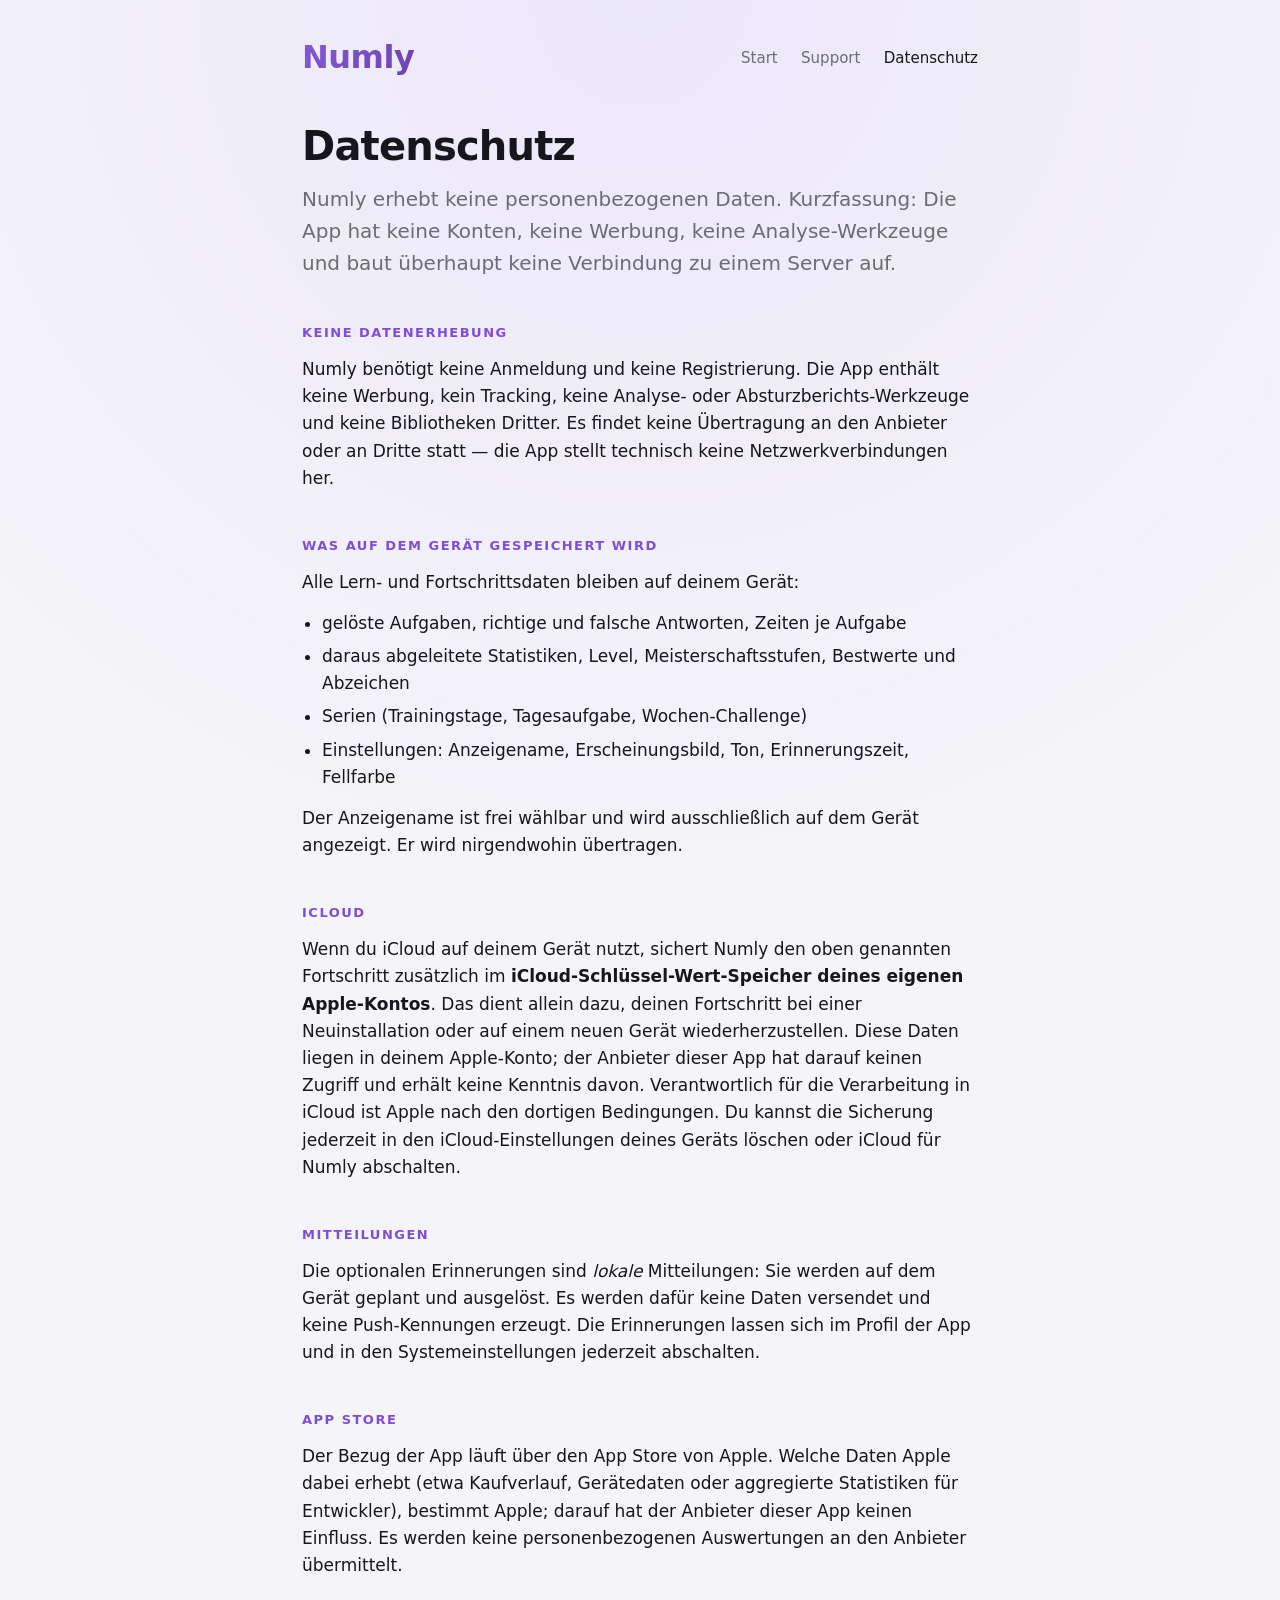
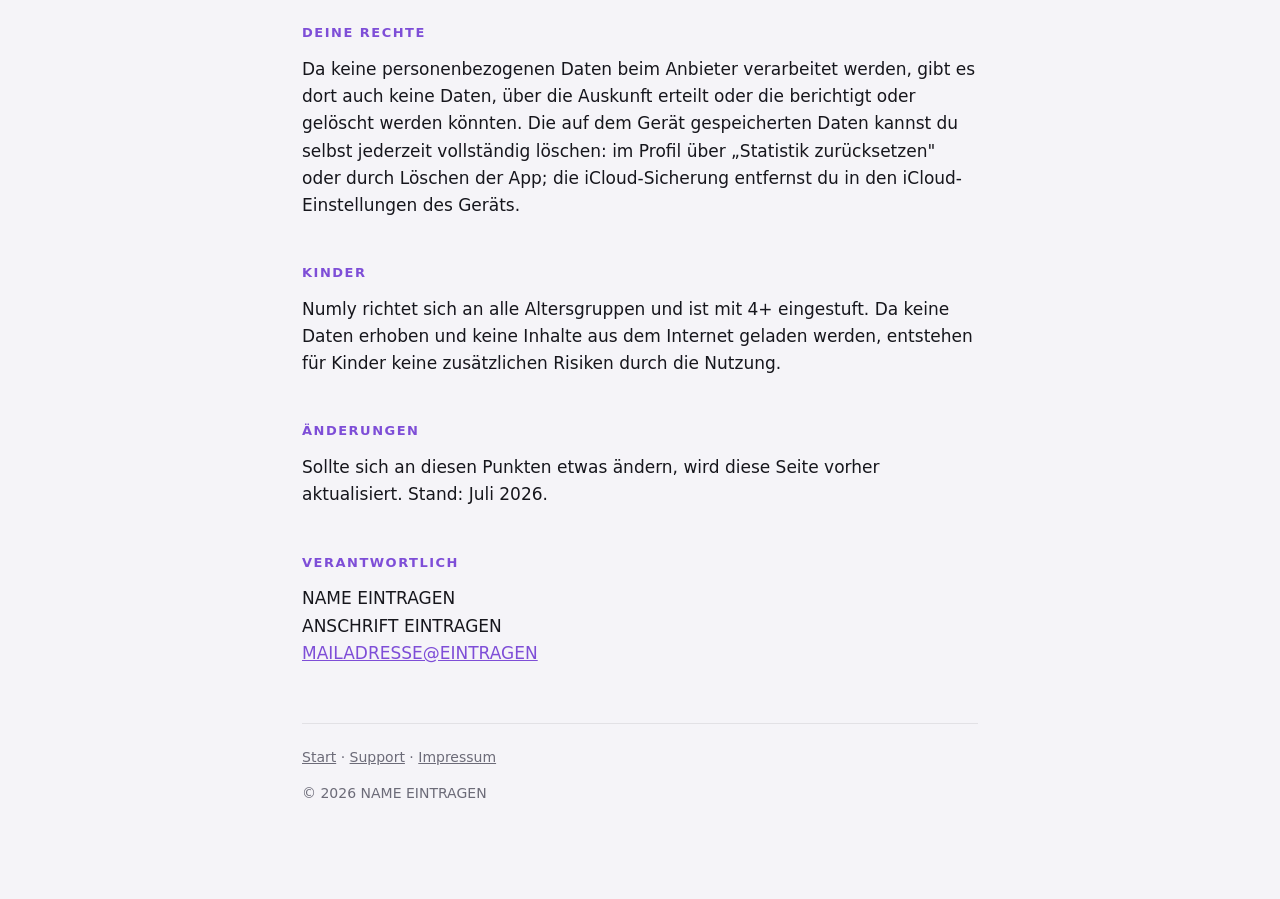
==== datenschutz.html @ ef4a3857 "Website: die zwei Pflicht-URLs für den App-Store-Eintrag App Store Connect nimmt die Version ohne Su" ====
<!doctype html>
<html lang="de">
<head>
<meta charset="utf-8">
<meta name="viewport" content="width=device-width, initial-scale=1">
<title>Datenschutz — Numly</title>
<meta name="description" content="Datenschutzerklärung für Numly. Die App erhebt keine personenbezogenen Daten.">
<link rel="stylesheet" href="style.css">
</head>
<body>
<div class="wrap">

<header>
  <a class="wordmark" href="index.html">Numly</a>
  <nav>
    <a href="index.html">Start</a>
    <a href="support.html">Support</a>
    <a href="datenschutz.html" aria-current="page">Datenschutz</a>
  </nav>
</header>

<main>
  <h1>Datenschutz</h1>
  <p class="lead">
    Numly erhebt keine personenbezogenen Daten. Kurzfassung: Die App hat keine Konten,
    keine Werbung, keine Analyse-Werkzeuge und baut überhaupt keine Verbindung zu einem
    Server auf.
  </p>

  <h2>Keine Datenerhebung</h2>
  <p>
    Numly benötigt keine Anmeldung und keine Registrierung. Die App enthält keine Werbung,
    kein Tracking, keine Analyse- oder Absturzberichts-Werkzeuge und keine Bibliotheken
    Dritter. Es findet keine Übertragung an den Anbieter oder an Dritte statt — die App
    stellt technisch keine Netzwerkverbindungen her.
  </p>

  <h2>Was auf dem Gerät gespeichert wird</h2>
  <p>
    Alle Lern- und Fortschrittsdaten bleiben auf deinem Gerät:
  </p>
  <ul>
    <li>gelöste Aufgaben, richtige und falsche Antworten, Zeiten je Aufgabe</li>
    <li>daraus abgeleitete Statistiken, Level, Meisterschaftsstufen, Bestwerte und Abzeichen</li>
    <li>Serien (Trainingstage, Tagesaufgabe, Wochen-Challenge)</li>
    <li>Einstellungen: Anzeigename, Erscheinungsbild, Ton, Erinnerungszeit, Fellfarbe</li>
  </ul>
  <p>
    Der Anzeigename ist frei wählbar und wird ausschließlich auf dem Gerät angezeigt. Er
    wird nirgendwohin übertragen.
  </p>

  <h2>iCloud</h2>
  <p>
    Wenn du iCloud auf deinem Gerät nutzt, sichert Numly den oben genannten Fortschritt
    zusätzlich im <strong>iCloud-Schlüssel-Wert-Speicher deines eigenen Apple-Kontos</strong>.
    Das dient allein dazu, deinen Fortschritt bei einer Neuinstallation oder auf einem
    neuen Gerät wiederherzustellen. Diese Daten liegen in deinem Apple-Konto; der Anbieter
    dieser App hat darauf keinen Zugriff und erhält keine Kenntnis davon. Verantwortlich
    für die Verarbeitung in iCloud ist Apple nach den dortigen Bedingungen. Du kannst die
    Sicherung jederzeit in den iCloud-Einstellungen deines Geräts löschen oder iCloud für
    Numly abschalten.
  </p>

  <h2>Mitteilungen</h2>
  <p>
    Die optionalen Erinnerungen sind <em>lokale</em> Mitteilungen: Sie werden auf dem Gerät
    geplant und ausgelöst. Es werden dafür keine Daten versendet und keine Push-Kennungen
    erzeugt. Die Erinnerungen lassen sich im Profil der App und in den Systemeinstellungen
    jederzeit abschalten.
  </p>

  <h2>App Store</h2>
  <p>
    Der Bezug der App läuft über den App Store von Apple. Welche Daten Apple dabei erhebt
    (etwa Kaufverlauf, Gerätedaten oder aggregierte Statistiken für Entwickler), bestimmt
    Apple; darauf hat der Anbieter dieser App keinen Einfluss. Es werden keine
    personenbezogenen Auswertungen an den Anbieter übermittelt.
  </p>

  <h2>Deine Rechte</h2>
  <p>
    Da keine personenbezogenen Daten beim Anbieter verarbeitet werden, gibt es dort auch
    keine Daten, über die Auskunft erteilt oder die berichtigt oder gelöscht werden könnten.
    Die auf dem Gerät gespeicherten Daten kannst du selbst jederzeit vollständig löschen:
    im Profil über „Statistik zurücksetzen" oder durch Löschen der App; die iCloud-Sicherung
    entfernst du in den iCloud-Einstellungen des Geräts.
  </p>

  <h2>Kinder</h2>
  <p>
    Numly richtet sich an alle Altersgruppen und ist mit 4+ eingestuft. Da keine Daten
    erhoben und keine Inhalte aus dem Internet geladen werden, entstehen für Kinder keine
    zusätzlichen Risiken durch die Nutzung.
  </p>

  <h2>Änderungen</h2>
  <p>
    Sollte sich an diesen Punkten etwas ändern, wird diese Seite vorher aktualisiert.
    <!-- TODO: Datum aktualisieren, wenn der Text geändert wird. -->
    Stand: Juli 2026.
  </p>

  <h2>Verantwortlich</h2>
  <!-- TODO: Name, Anschrift und Mailadresse eintragen — siehe auch impressum.html. -->
  <p>
    NAME EINTRAGEN<br>
    ANSCHRIFT EINTRAGEN<br>
    <a href="mailto:MAILADRESSE@EINTRAGEN">MAILADRESSE@EINTRAGEN</a>
  </p>
</main>

<footer>
  <p>
    <a href="index.html">Start</a> ·
    <a href="support.html">Support</a> ·
    <a href="impressum.html">Impressum</a>
  </p>
  <p>© 2026 NAME EINTRAGEN</p>
</footer>

</div>
</body>
</html>
---- style.css ----
/* Numly website — the app's own tokens (Theme.swift), nothing loaded from outside. */

:root {
  --bg: #0d0d11;
  --glow: #1a1430;
  --text: #f5f4f8;
  --muted: #8b8a97;
  --card: #15151b;
  --border: rgba(255, 255, 255, 0.07);
  --accent: #7e4ed7;
  --brand-a: #b197f2;
  --brand-b: #7e4ed7;
  --green: #98e767;
  --radius: 7px;
}

@media (prefers-color-scheme: light) {
  :root {
    --bg: #f5f4f8;
    --glow: #ece7fb;
    --text: #16161c;
    --muted: #6c6b78;
    --card: #ffffff;
    --border: rgba(0, 0, 0, 0.08);
    --brand-a: #855bdc;
    --brand-b: #6d41a9;
    --green: #449630;
  }
}

* { box-sizing: border-box; }

body {
  margin: 0;
  background:
    radial-gradient(120% 60% at 50% 0%, var(--glow) 0%, var(--bg) 60%),
    var(--bg);
  color: var(--text);
  font: 17px/1.6 -apple-system, BlinkMacSystemFont, "Segoe UI", system-ui, sans-serif;
  -webkit-font-smoothing: antialiased;
}

.wrap {
  max-width: 720px;
  margin: 0 auto;
  padding: 32px 22px 80px;
}

/* Header ------------------------------------------------------------------ */

header {
  display: flex;
  align-items: center;
  justify-content: space-between;
  gap: 16px;
  padding-bottom: 40px;
  flex-wrap: wrap;
}

.wordmark {
  font-size: 32px;
  font-weight: 700;
  letter-spacing: -0.5px;
  text-decoration: none;
  background: linear-gradient(135deg, var(--brand-a), var(--brand-b));
  -webkit-background-clip: text;
  background-clip: text;
  color: transparent;
}

nav a {
  color: var(--muted);
  text-decoration: none;
  font-size: 15px;
  margin-left: 18px;
}
nav a:hover { color: var(--text); }
nav a[aria-current="page"] { color: var(--text); }

/* Type -------------------------------------------------------------------- */

h1 {
  font-size: 40px;
  line-height: 1.15;
  letter-spacing: -0.8px;
  margin: 0 0 14px;
}

h2 {
  font-size: 13px;
  font-weight: 600;
  letter-spacing: 1.5px;
  text-transform: uppercase;
  color: var(--accent);
  margin: 44px 0 12px;
}

h3 { font-size: 19px; margin: 28px 0 8px; }

p { margin: 0 0 14px; }
.lead { font-size: 20px; color: var(--muted); margin-bottom: 28px; }
.muted { color: var(--muted); }
a { color: var(--accent); }

ul { margin: 0 0 14px; padding-left: 20px; }
li { margin-bottom: 6px; }

/* Blocks ------------------------------------------------------------------ */

.card {
  background: var(--card);
  border: 1px solid var(--border);
  border-radius: var(--radius);
  padding: 22px 24px;
  margin: 0 0 16px;
}

.badge {
  display: inline-block;
  border: 1px solid var(--green);
  color: var(--green);
  border-radius: 999px;
  padding: 5px 13px;
  font-size: 13px;
  font-weight: 600;
  letter-spacing: 0.4px;
  margin-bottom: 20px;
}

.shots {
  display: flex;
  gap: 14px;
  overflow-x: auto;
  padding: 6px 0 14px;
  margin: 0 0 8px;
}
.shots img {
  width: 210px;
  flex: 0 0 auto;
  border-radius: 14px;
  border: 1px solid var(--border);
}

.grid {
  display: grid;
  grid-template-columns: repeat(auto-fit, minmax(210px, 1fr));
  gap: 12px;
}

dl { margin: 0; }
dt { font-weight: 600; margin-top: 14px; }
dd { margin: 2px 0 0; color: var(--muted); }

footer {
  margin-top: 56px;
  padding-top: 22px;
  border-top: 1px solid var(--border);
  color: var(--muted);
  font-size: 14px;
}
footer a { color: var(--muted); }

@media (max-width: 520px) {
  h1 { font-size: 32px; }
  .lead { font-size: 18px; }
}
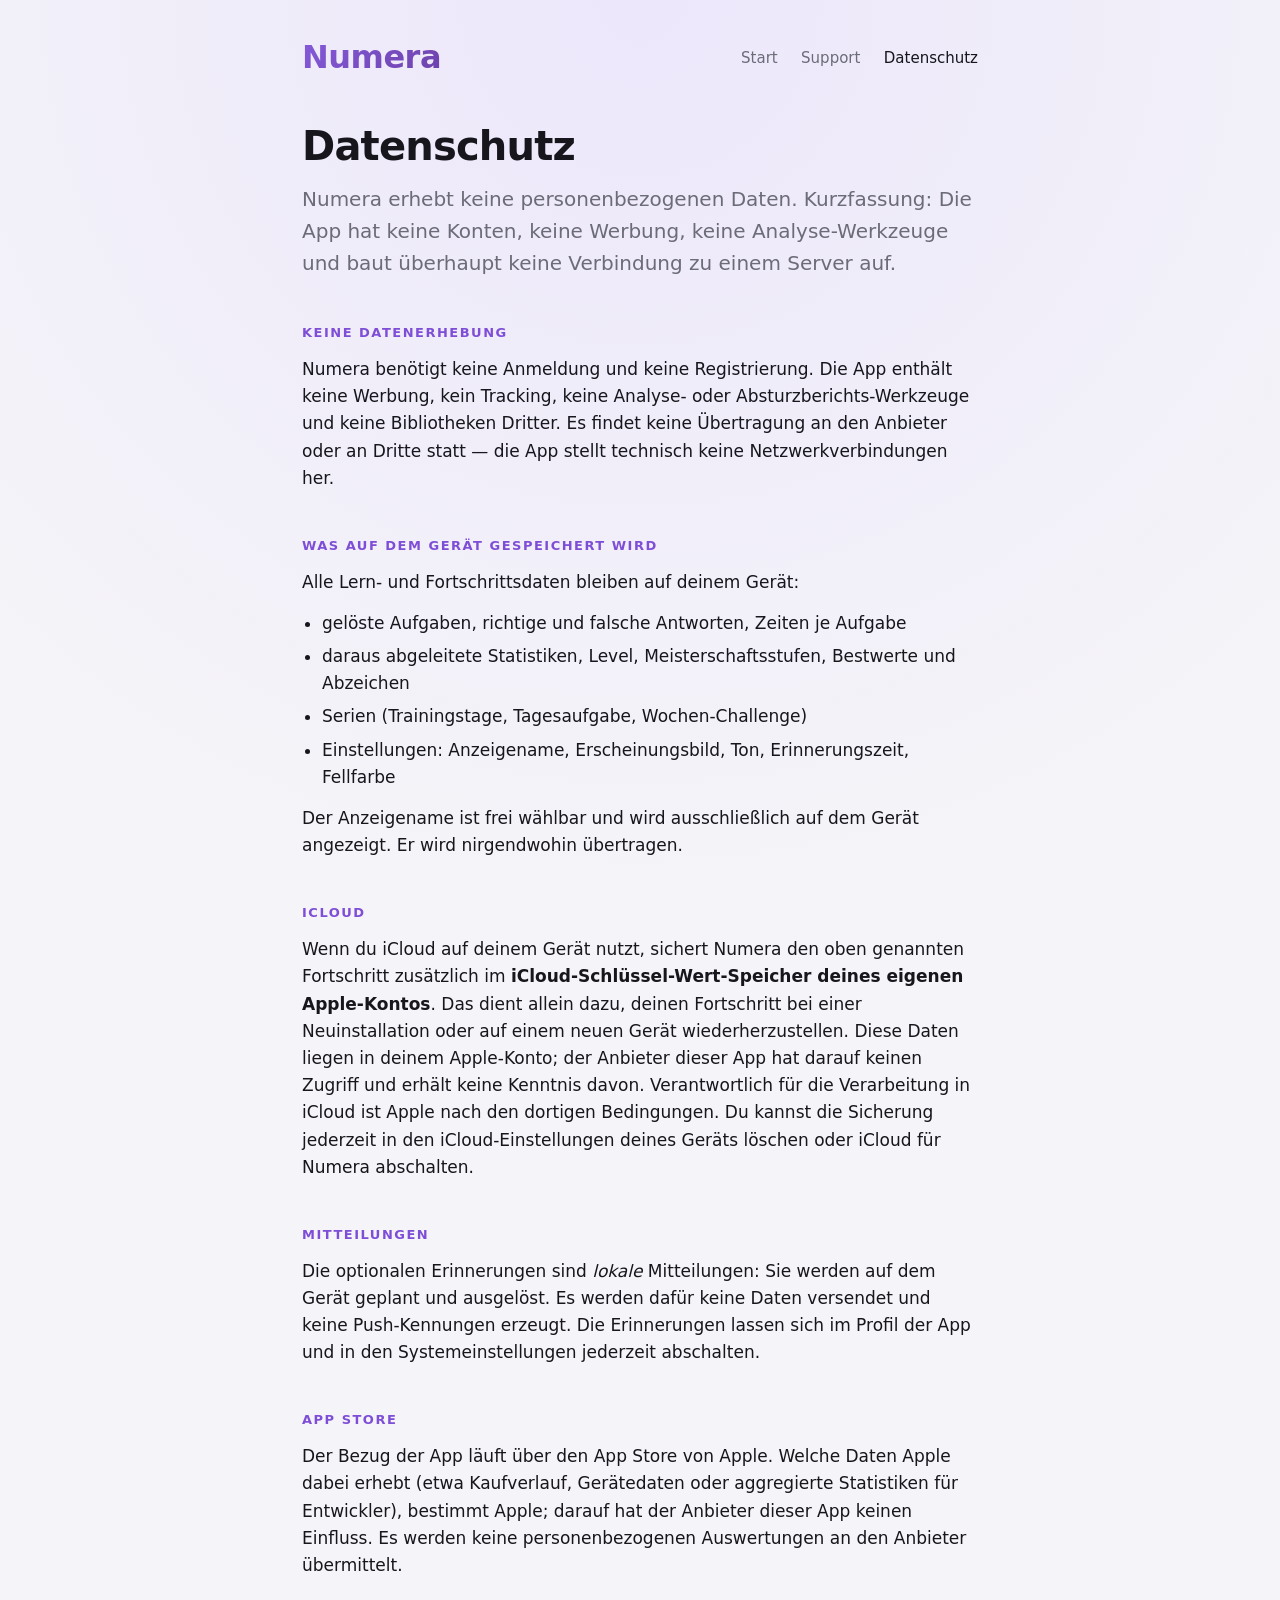
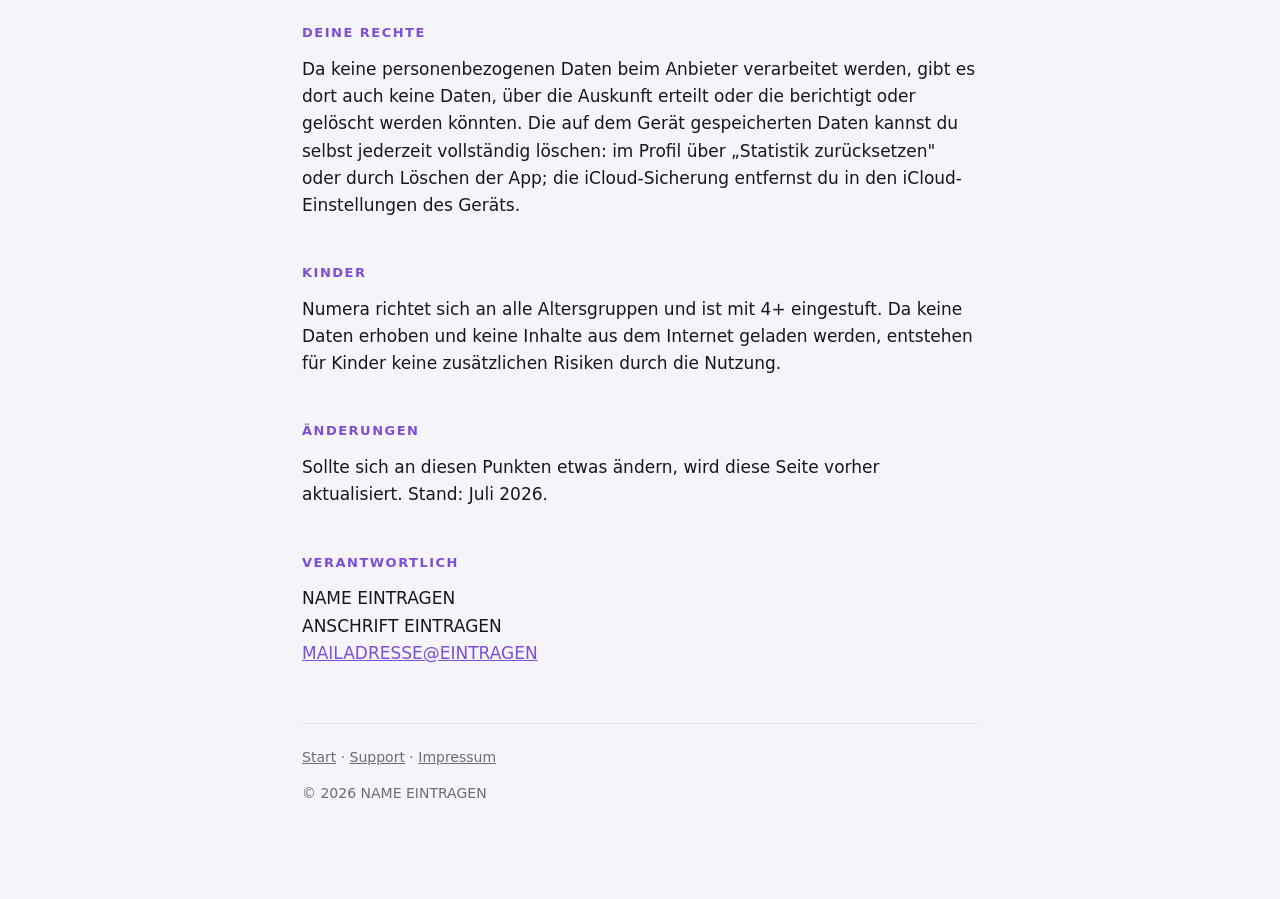
==== commit 3f0db15c: "Die App heißt öffentlich wieder Numera (war 24.07.–06.08. „Numly") Numly war ein Suffix-Kunstwort, d" ====
--- a/datenschutz.html
+++ b/datenschutz.html
@@ -3,15 +3,15 @@
 <head>
 <meta charset="utf-8">
 <meta name="viewport" content="width=device-width, initial-scale=1">
-<title>Datenschutz — Numly</title>
-<meta name="description" content="Datenschutzerklärung für Numly. Die App erhebt keine personenbezogenen Daten.">
+<title>Datenschutz — Numera</title>
+<meta name="description" content="Datenschutzerklärung für Numera. Die App erhebt keine personenbezogenen Daten.">
 <link rel="stylesheet" href="style.css">
 </head>
 <body>
 <div class="wrap">
 
 <header>
-  <a class="wordmark" href="index.html">Numly</a>
+  <a class="wordmark" href="index.html">Numera</a>
   <nav>
     <a href="index.html">Start</a>
     <a href="support.html">Support</a>
@@ -22,14 +22,14 @@
 <main>
   <h1>Datenschutz</h1>
   <p class="lead">
-    Numly erhebt keine personenbezogenen Daten. Kurzfassung: Die App hat keine Konten,
+    Numera erhebt keine personenbezogenen Daten. Kurzfassung: Die App hat keine Konten,
     keine Werbung, keine Analyse-Werkzeuge und baut überhaupt keine Verbindung zu einem
     Server auf.
   </p>
 
   <h2>Keine Datenerhebung</h2>
   <p>
-    Numly benötigt keine Anmeldung und keine Registrierung. Die App enthält keine Werbung,
+    Numera benötigt keine Anmeldung und keine Registrierung. Die App enthält keine Werbung,
     kein Tracking, keine Analyse- oder Absturzberichts-Werkzeuge und keine Bibliotheken
     Dritter. Es findet keine Übertragung an den Anbieter oder an Dritte statt — die App
     stellt technisch keine Netzwerkverbindungen her.
@@ -52,14 +52,14 @@
 
   <h2>iCloud</h2>
   <p>
-    Wenn du iCloud auf deinem Gerät nutzt, sichert Numly den oben genannten Fortschritt
+    Wenn du iCloud auf deinem Gerät nutzt, sichert Numera den oben genannten Fortschritt
     zusätzlich im <strong>iCloud-Schlüssel-Wert-Speicher deines eigenen Apple-Kontos</strong>.
     Das dient allein dazu, deinen Fortschritt bei einer Neuinstallation oder auf einem
     neuen Gerät wiederherzustellen. Diese Daten liegen in deinem Apple-Konto; der Anbieter
     dieser App hat darauf keinen Zugriff und erhält keine Kenntnis davon. Verantwortlich
     für die Verarbeitung in iCloud ist Apple nach den dortigen Bedingungen. Du kannst die
     Sicherung jederzeit in den iCloud-Einstellungen deines Geräts löschen oder iCloud für
-    Numly abschalten.
+    Numera abschalten.
   </p>
 
   <h2>Mitteilungen</h2>
@@ -89,7 +89,7 @@
 
   <h2>Kinder</h2>
   <p>
-    Numly richtet sich an alle Altersgruppen und ist mit 4+ eingestuft. Da keine Daten
+    Numera richtet sich an alle Altersgruppen und ist mit 4+ eingestuft. Da keine Daten
     erhoben und keine Inhalte aus dem Internet geladen werden, entstehen für Kinder keine
     zusätzlichen Risiken durch die Nutzung.
   </p>
--- a/style.css
+++ b/style.css
@@ -1,4 +1,4 @@
-/* Numly website — the app's own tokens (Theme.swift), nothing loaded from outside. */
+/* Numera website — the app's own tokens (Theme.swift), nothing loaded from outside. */
 
 :root {
   --bg: #0d0d11;
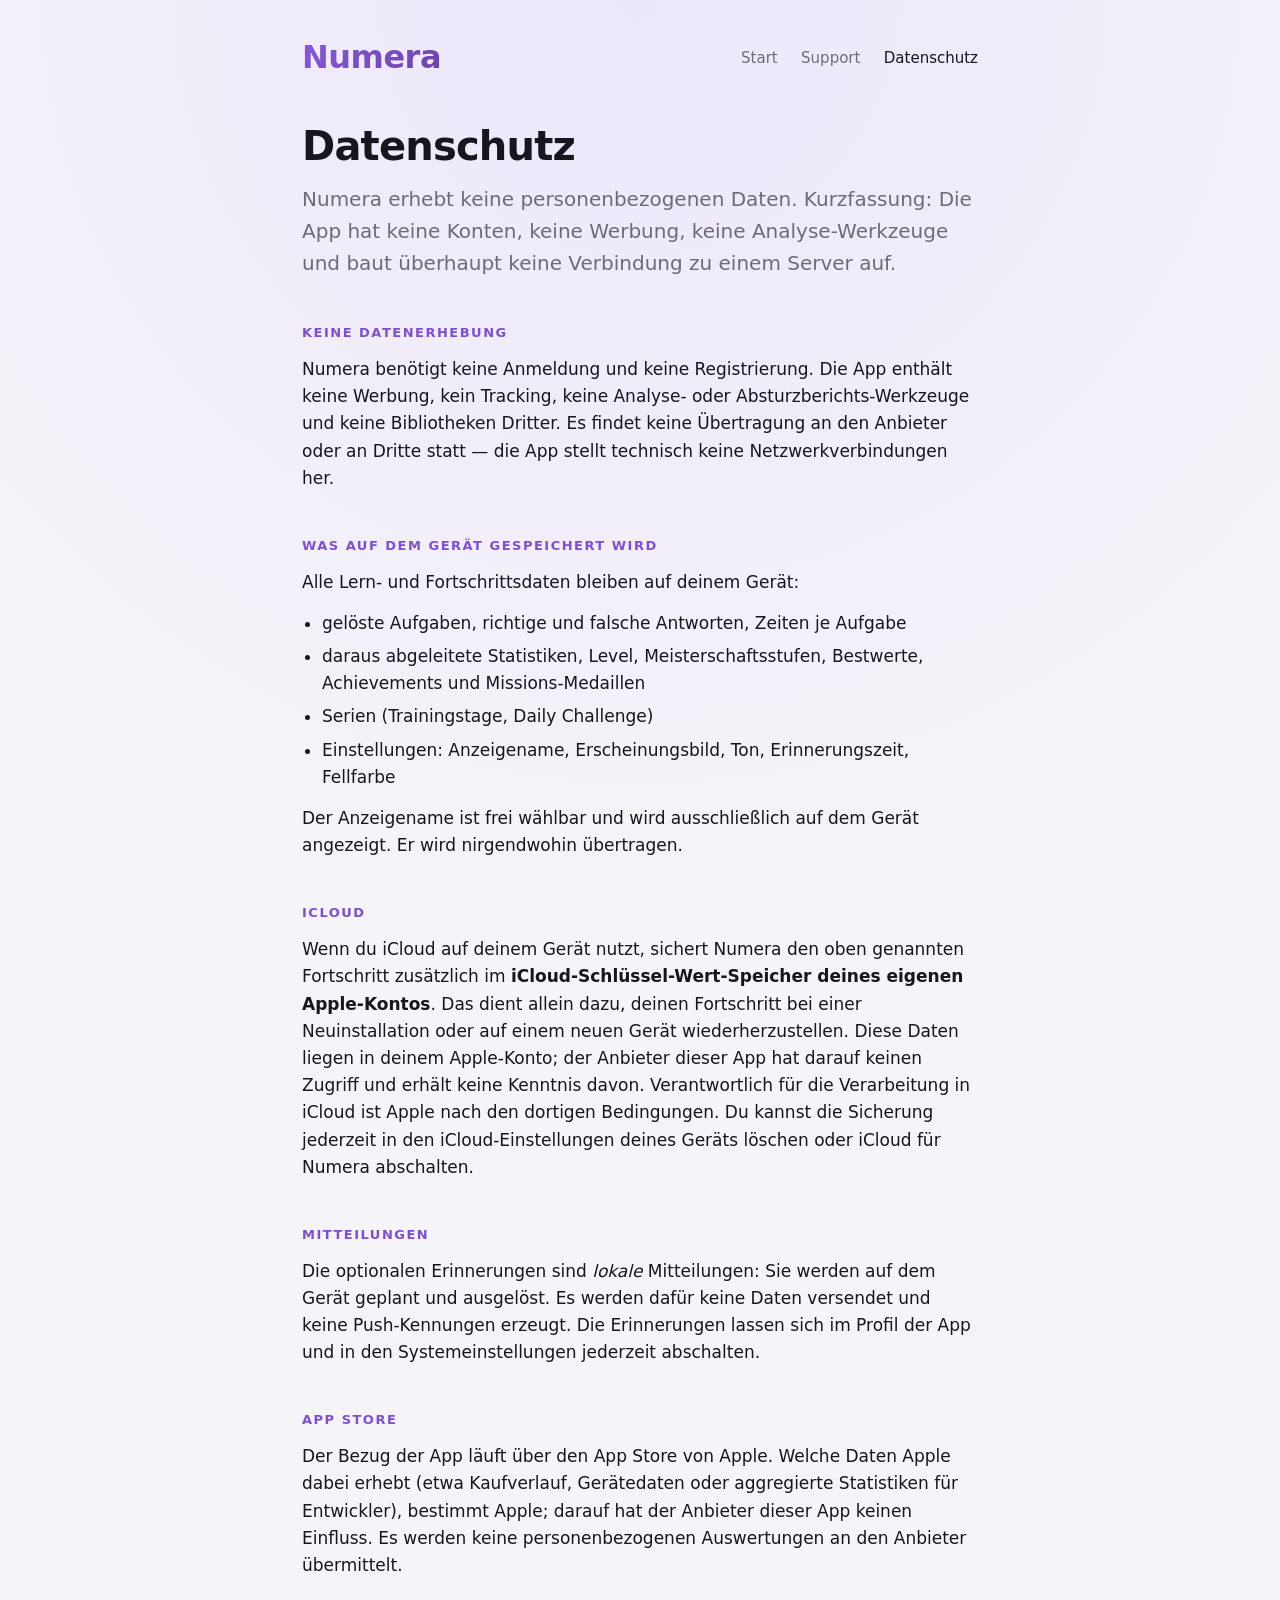
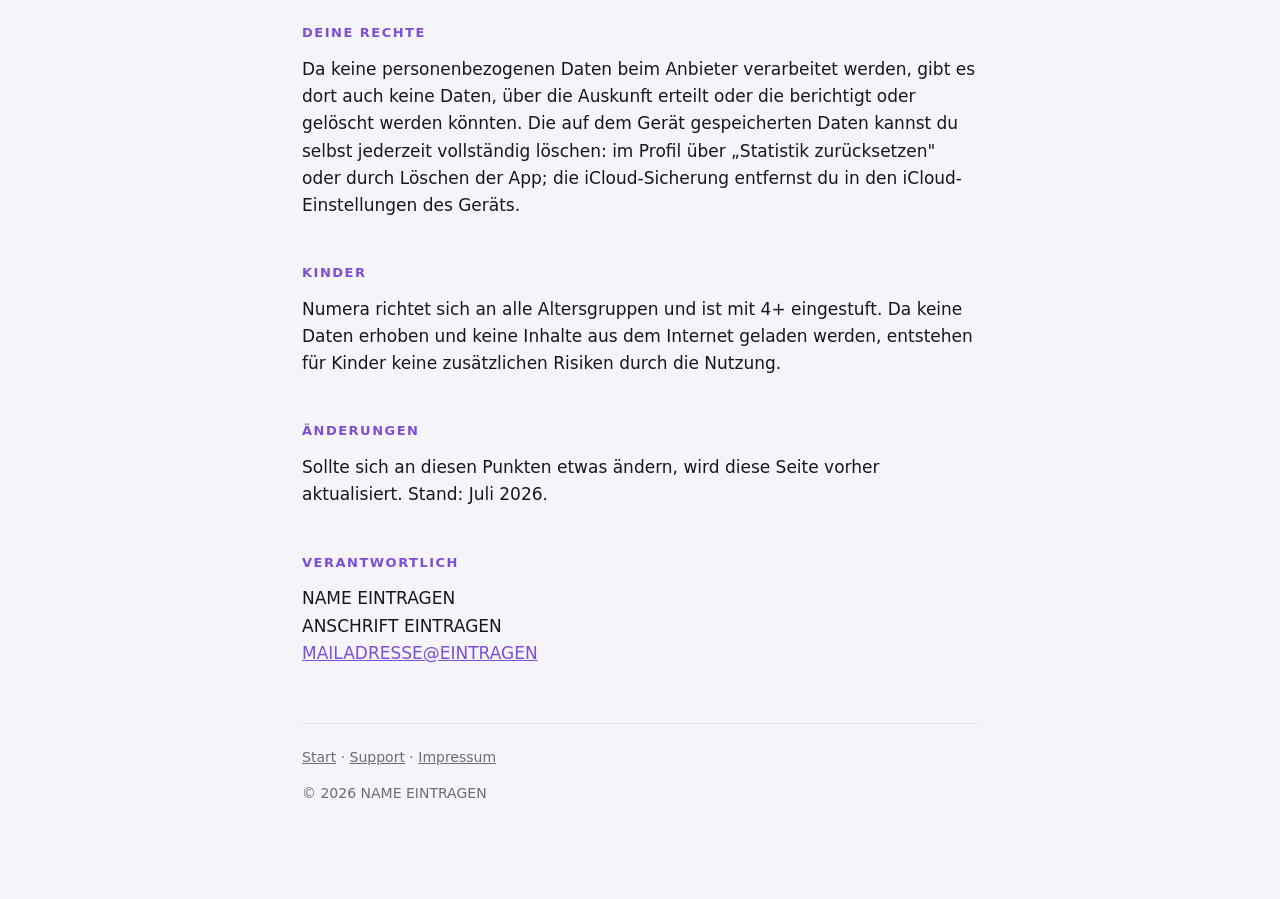
==== commit a46c7515: "Store-Paket auf heutigen Stand: alle 27 Screenshots neu, Texte und Website entdriftet Co-Authored-By" ====
--- a/datenschutz.html
+++ b/datenschutz.html
@@ -41,8 +41,9 @@
   </p>
   <ul>
     <li>gelöste Aufgaben, richtige und falsche Antworten, Zeiten je Aufgabe</li>
-    <li>daraus abgeleitete Statistiken, Level, Meisterschaftsstufen, Bestwerte und Abzeichen</li>
-    <li>Serien (Trainingstage, Tagesaufgabe, Wochen-Challenge)</li>
+    <li>daraus abgeleitete Statistiken, Level, Meisterschaftsstufen, Bestwerte, Achievements
+        und Missions-Medaillen</li>
+    <li>Serien (Trainingstage, Daily Challenge)</li>
     <li>Einstellungen: Anzeigename, Erscheinungsbild, Ton, Erinnerungszeit, Fellfarbe</li>
   </ul>
   <p>
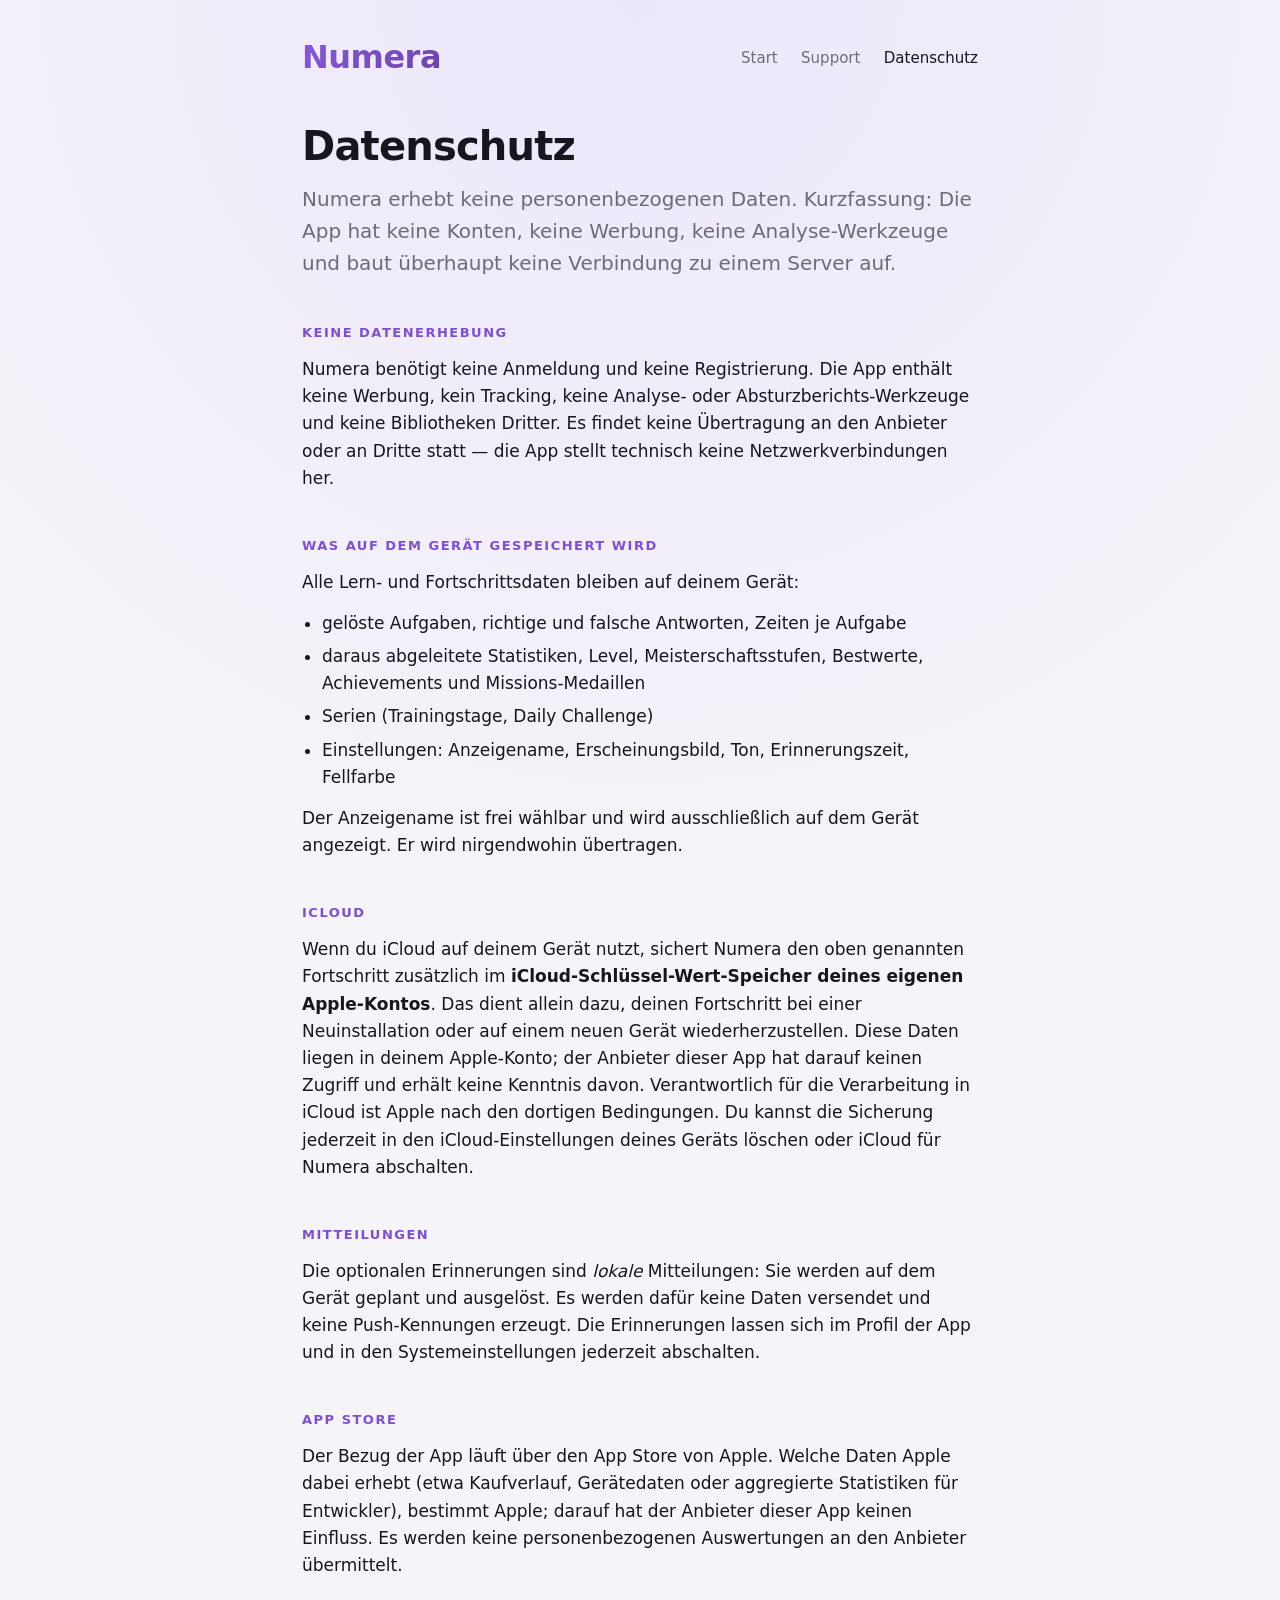
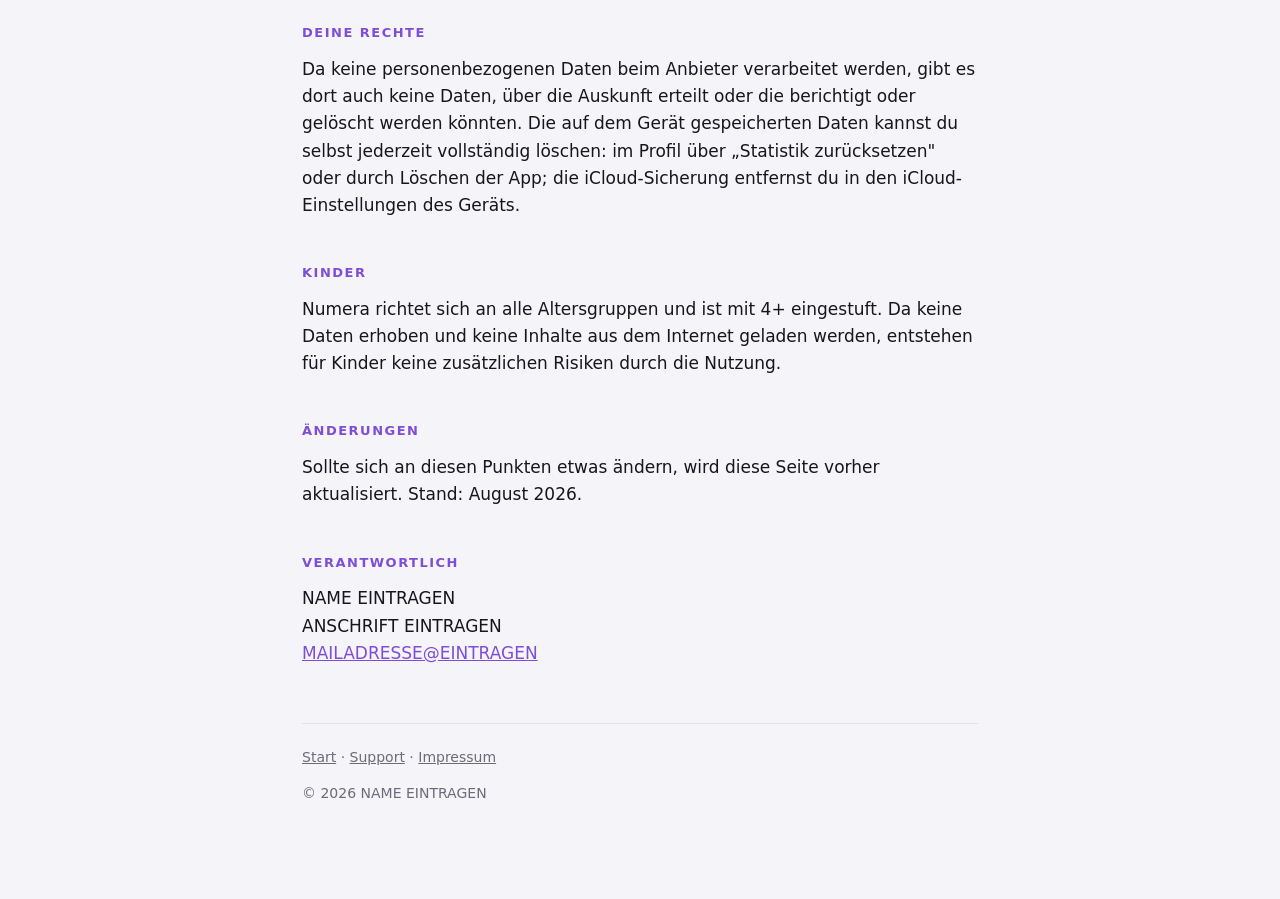
==== commit 6348611a: "Profil-Fuß ohne Buildnummer; Mac-Entscheidung und Website-Drift nachgezogen Die Signaturzeile schrie" ====
--- a/datenschutz.html
+++ b/datenschutz.html
@@ -99,7 +99,7 @@
   <p>
     Sollte sich an diesen Punkten etwas ändern, wird diese Seite vorher aktualisiert.
     <!-- TODO: Datum aktualisieren, wenn der Text geändert wird. -->
-    Stand: Juli 2026.
+    Stand: August 2026.
   </p>
 
   <h2>Verantwortlich</h2>
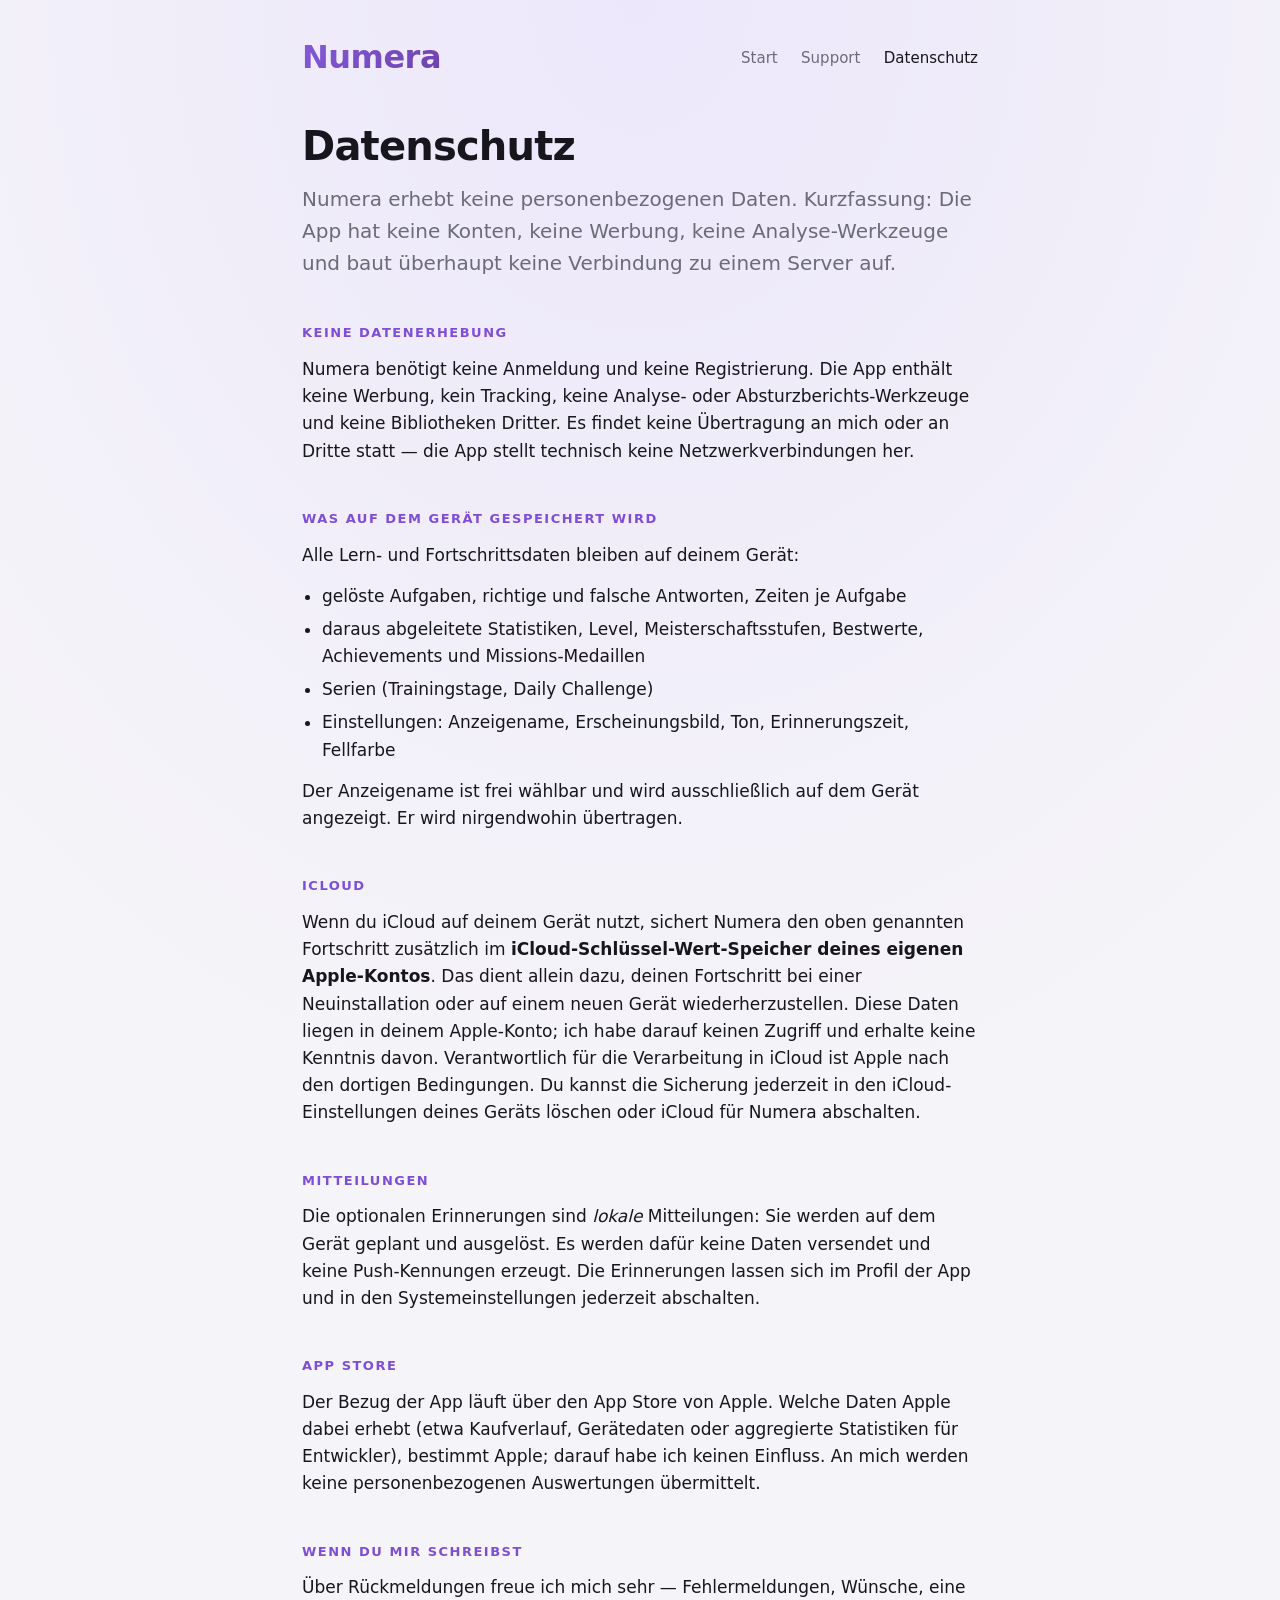
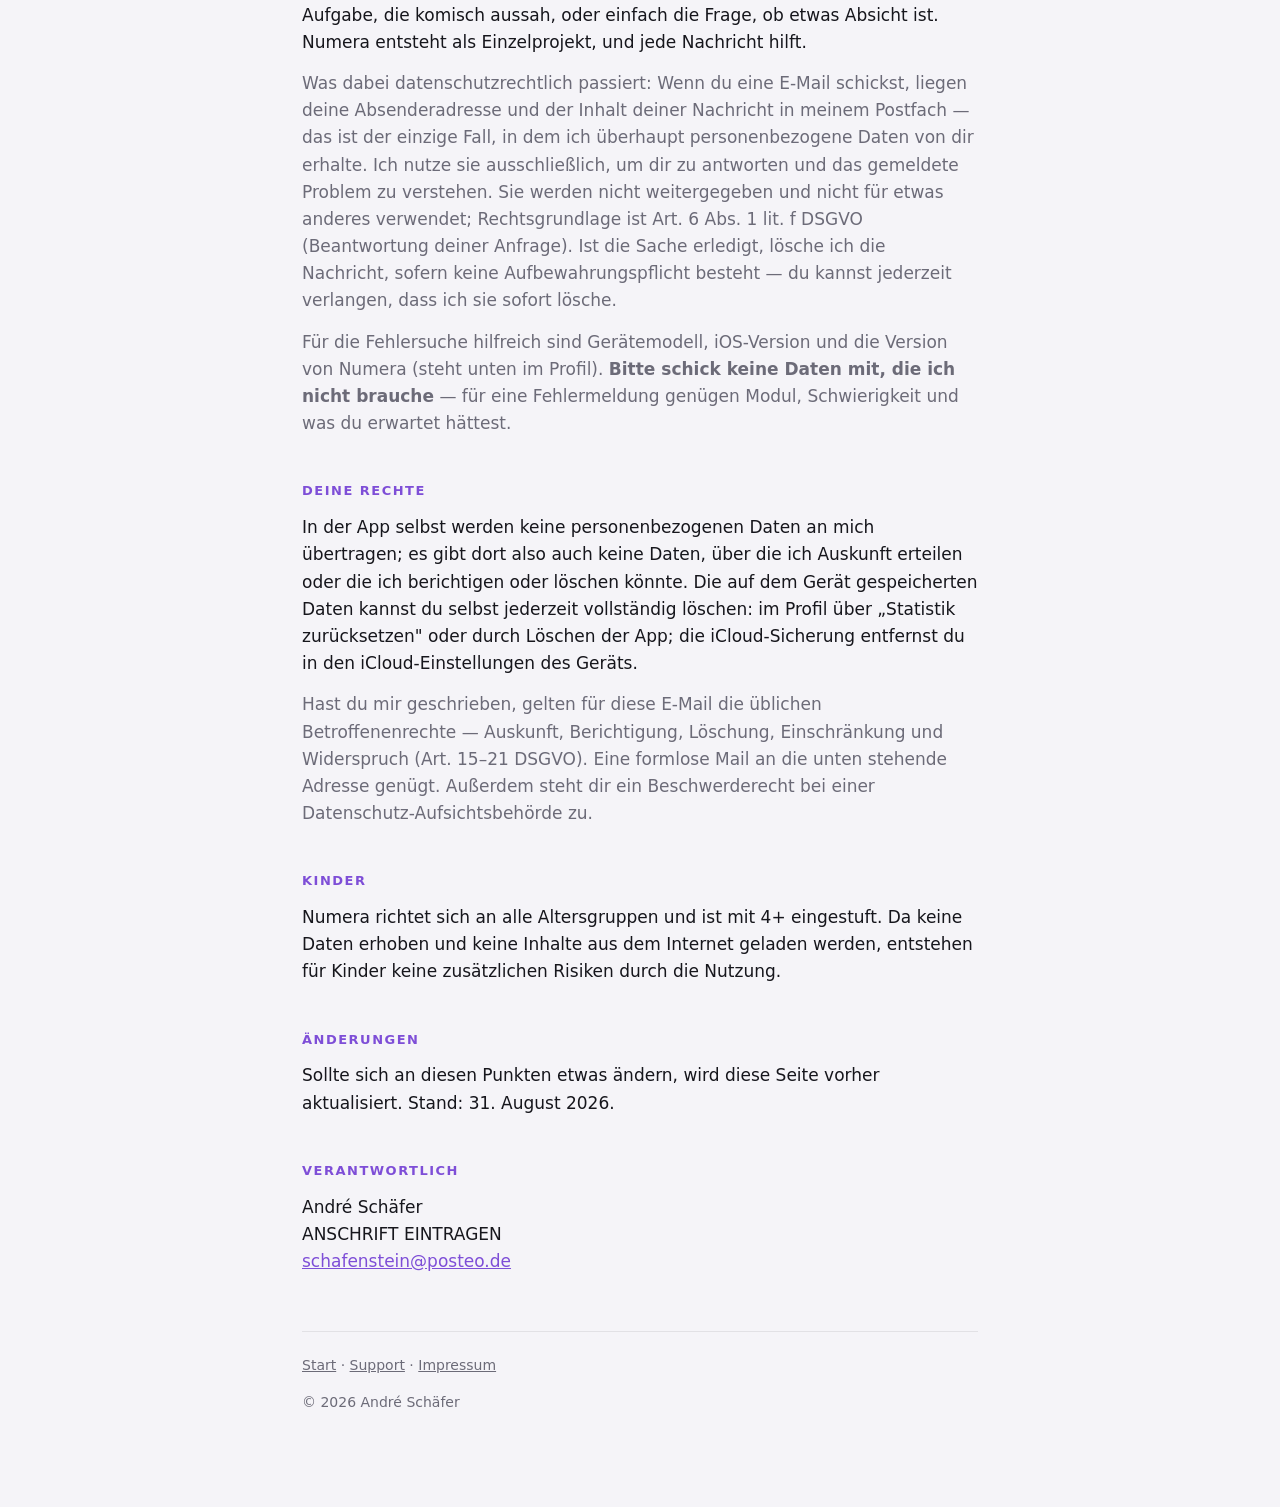
==== commit 54e20099: "Website: Kontaktdaten eingetragen, Feedback-Abschnitt, Startseite gestrafft Co-Authored-By: Claude O" ====
--- a/datenschutz.html
+++ b/datenschutz.html
@@ -31,8 +31,8 @@
   <p>
     Numera benötigt keine Anmeldung und keine Registrierung. Die App enthält keine Werbung,
     kein Tracking, keine Analyse- oder Absturzberichts-Werkzeuge und keine Bibliotheken
-    Dritter. Es findet keine Übertragung an den Anbieter oder an Dritte statt — die App
-    stellt technisch keine Netzwerkverbindungen her.
+    Dritter. Es findet keine Übertragung an mich oder an Dritte statt — die App stellt
+    technisch keine Netzwerkverbindungen her.
   </p>
 
   <h2>Was auf dem Gerät gespeichert wird</h2>
@@ -56,8 +56,8 @@
     Wenn du iCloud auf deinem Gerät nutzt, sichert Numera den oben genannten Fortschritt
     zusätzlich im <strong>iCloud-Schlüssel-Wert-Speicher deines eigenen Apple-Kontos</strong>.
     Das dient allein dazu, deinen Fortschritt bei einer Neuinstallation oder auf einem
-    neuen Gerät wiederherzustellen. Diese Daten liegen in deinem Apple-Konto; der Anbieter
-    dieser App hat darauf keinen Zugriff und erhält keine Kenntnis davon. Verantwortlich
+    neuen Gerät wiederherzustellen. Diese Daten liegen in deinem Apple-Konto; ich habe
+    darauf keinen Zugriff und erhalte keine Kenntnis davon. Verantwortlich
     für die Verarbeitung in iCloud ist Apple nach den dortigen Bedingungen. Du kannst die
     Sicherung jederzeit in den iCloud-Einstellungen deines Geräts löschen oder iCloud für
     Numera abschalten.
@@ -75,17 +75,45 @@
   <p>
     Der Bezug der App läuft über den App Store von Apple. Welche Daten Apple dabei erhebt
     (etwa Kaufverlauf, Gerätedaten oder aggregierte Statistiken für Entwickler), bestimmt
-    Apple; darauf hat der Anbieter dieser App keinen Einfluss. Es werden keine
-    personenbezogenen Auswertungen an den Anbieter übermittelt.
+    Apple; darauf habe ich keinen Einfluss. An mich werden keine personenbezogenen
+    Auswertungen übermittelt.
+  </p>
+
+  <h2>Wenn du mir schreibst</h2>
+  <p>
+    Über Rückmeldungen freue ich mich sehr — Fehlermeldungen, Wünsche, eine Aufgabe, die
+    komisch aussah, oder einfach die Frage, ob etwas Absicht ist. Numera entsteht als
+    Einzelprojekt, und jede Nachricht hilft.
+  </p>
+  <p class="muted">
+    Was dabei datenschutzrechtlich passiert: Wenn du eine E-Mail schickst, liegen deine
+    Absenderadresse und der Inhalt deiner Nachricht in meinem Postfach — das ist der
+    einzige Fall, in dem ich überhaupt personenbezogene Daten von dir erhalte. Ich nutze
+    sie ausschließlich, um dir zu antworten und das gemeldete Problem zu verstehen. Sie
+    werden nicht weitergegeben und nicht für etwas anderes verwendet; Rechtsgrundlage ist
+    Art. 6 Abs. 1 lit. f DSGVO (Beantwortung deiner Anfrage). Ist die Sache erledigt,
+    lösche ich die Nachricht, sofern keine Aufbewahrungspflicht besteht — du kannst
+    jederzeit verlangen, dass ich sie sofort lösche.
+  </p>
+  <p class="muted">
+    Für die Fehlersuche hilfreich sind Gerätemodell, iOS-Version und die Version von Numera
+    (steht unten im Profil). <strong>Bitte schick keine Daten mit, die ich nicht brauche</strong>
+    — für eine Fehlermeldung genügen Modul, Schwierigkeit und was du erwartet hättest.
   </p>
 
   <h2>Deine Rechte</h2>
   <p>
-    Da keine personenbezogenen Daten beim Anbieter verarbeitet werden, gibt es dort auch
-    keine Daten, über die Auskunft erteilt oder die berichtigt oder gelöscht werden könnten.
-    Die auf dem Gerät gespeicherten Daten kannst du selbst jederzeit vollständig löschen:
-    im Profil über „Statistik zurücksetzen" oder durch Löschen der App; die iCloud-Sicherung
-    entfernst du in den iCloud-Einstellungen des Geräts.
+    In der App selbst werden keine personenbezogenen Daten an mich übertragen; es gibt dort
+    also auch keine Daten, über die ich Auskunft erteilen oder die ich berichtigen oder
+    löschen könnte. Die auf dem Gerät gespeicherten Daten kannst du selbst jederzeit
+    vollständig löschen: im Profil über „Statistik zurücksetzen" oder durch Löschen der App;
+    die iCloud-Sicherung entfernst du in den iCloud-Einstellungen des Geräts.
+  </p>
+  <p class="muted">
+    Hast du mir geschrieben, gelten für diese E-Mail die üblichen Betroffenenrechte —
+    Auskunft, Berichtigung, Löschung, Einschränkung und Widerspruch (Art. 15–21 DSGVO).
+    Eine formlose Mail an die unten stehende Adresse genügt. Außerdem steht dir ein
+    Beschwerderecht bei einer Datenschutz-Aufsichtsbehörde zu.
   </p>
 
   <h2>Kinder</h2>
@@ -99,15 +127,15 @@
   <p>
     Sollte sich an diesen Punkten etwas ändern, wird diese Seite vorher aktualisiert.
     <!-- TODO: Datum aktualisieren, wenn der Text geändert wird. -->
-    Stand: August 2026.
+    Stand: 31. August 2026.
   </p>
 
   <h2>Verantwortlich</h2>
-  <!-- TODO: Name, Anschrift und Mailadresse eintragen — siehe auch impressum.html. -->
+  <!-- TODO: Anschrift eintragen (fehlt als Einziges) — siehe auch impressum.html. -->
   <p>
-    NAME EINTRAGEN<br>
+    André Schäfer<br>
     ANSCHRIFT EINTRAGEN<br>
-    <a href="mailto:MAILADRESSE@EINTRAGEN">MAILADRESSE@EINTRAGEN</a>
+    <a href="mailto:schafenstein@posteo.de">schafenstein@posteo.de</a>
   </p>
 </main>
 
@@ -117,7 +145,7 @@
     <a href="support.html">Support</a> ·
     <a href="impressum.html">Impressum</a>
   </p>
-  <p>© 2026 NAME EINTRAGEN</p>
+  <p>© 2026 André Schäfer</p>
 </footer>
 
 </div>
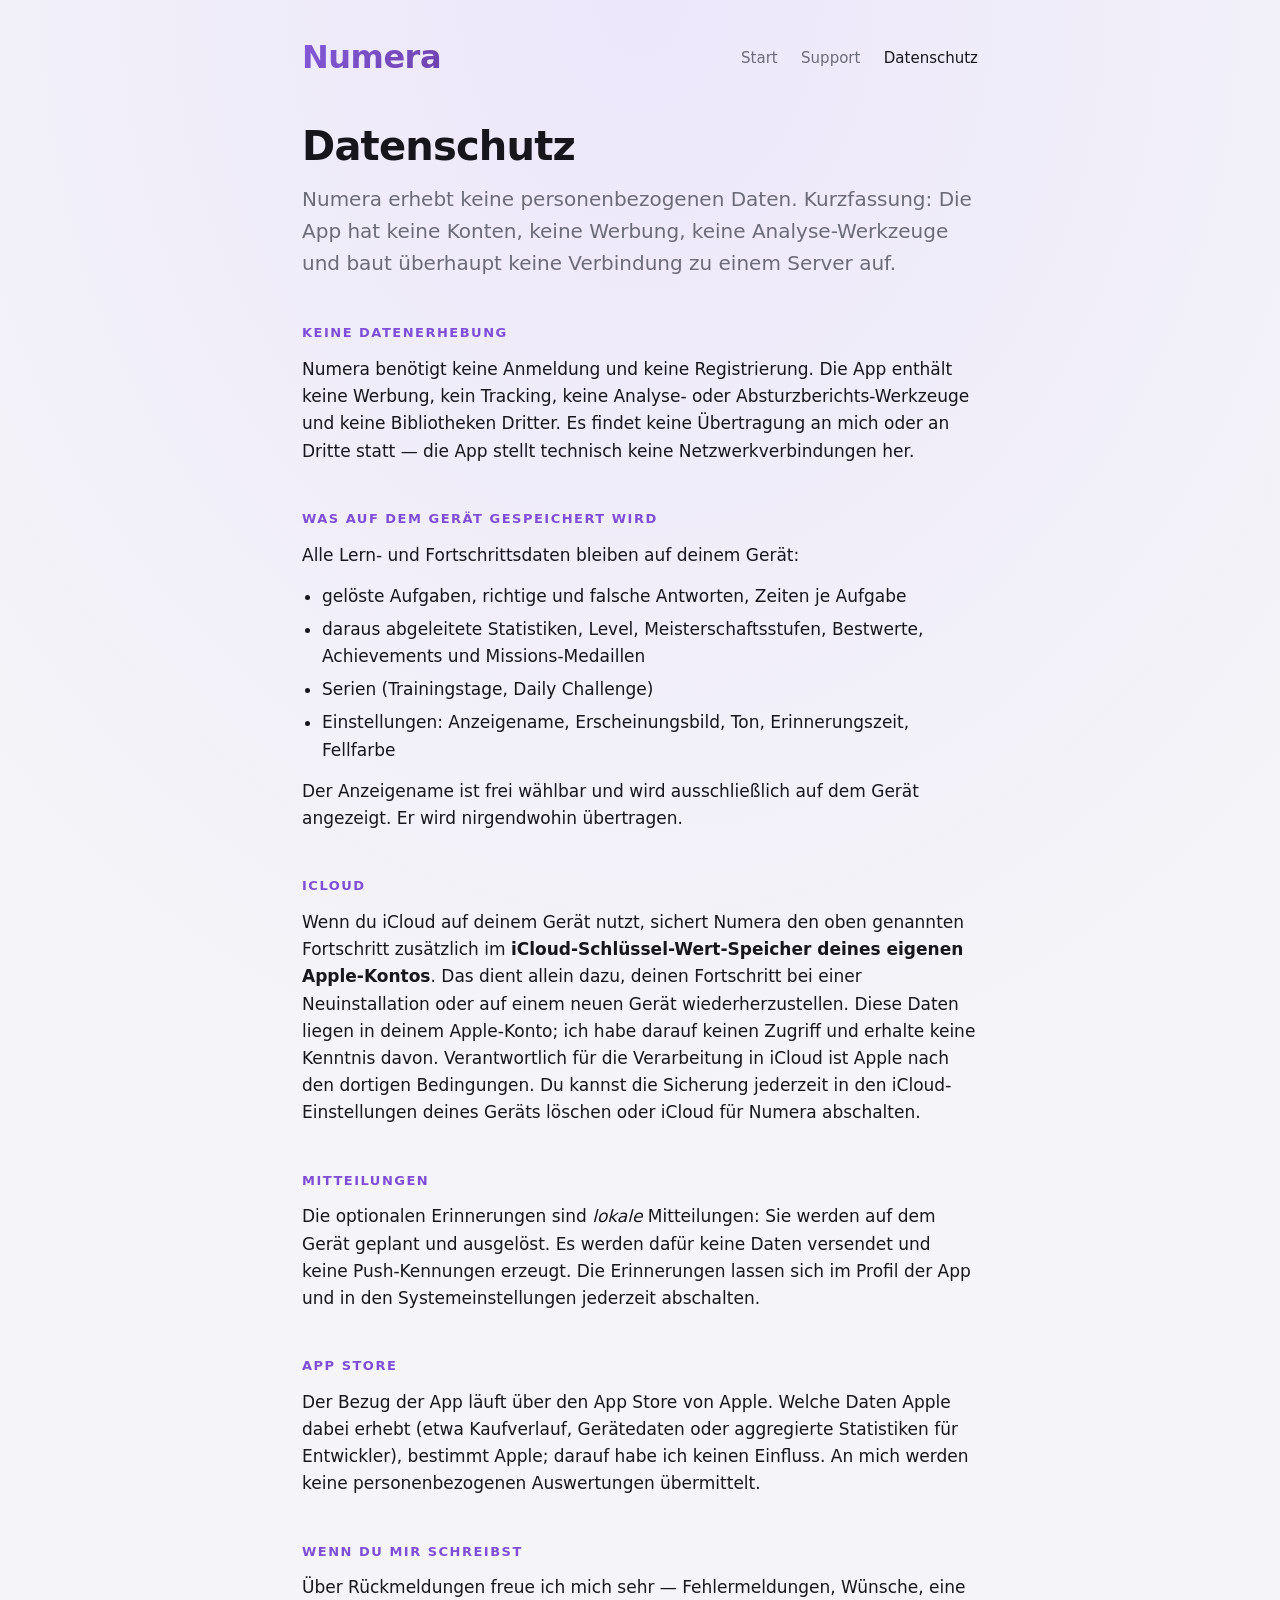
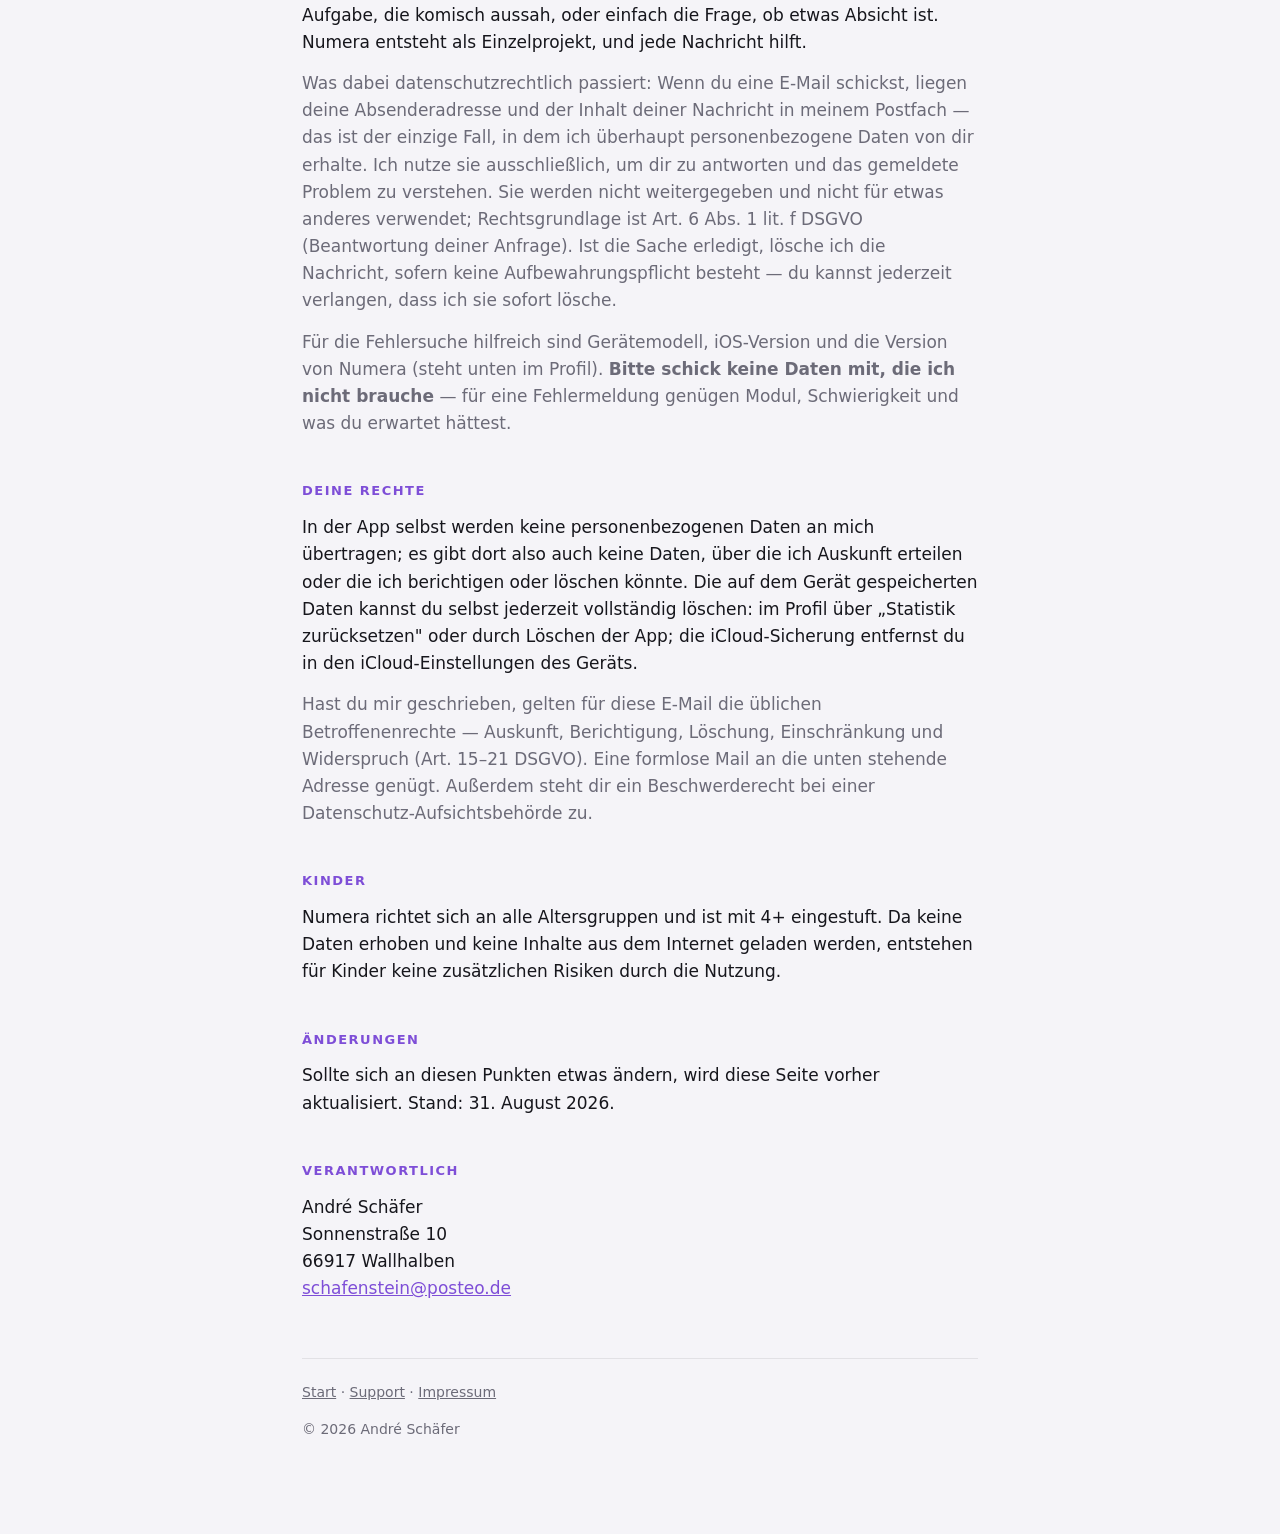
==== commit dca33519: "Website: Anschrift eingetragen, alle Platzhalter sind raus Co-Authored-By: Claude Opus 4.8 <noreply@" ====
--- a/datenschutz.html
+++ b/datenschutz.html
@@ -131,10 +131,10 @@
   </p>
 
   <h2>Verantwortlich</h2>
-  <!-- TODO: Anschrift eintragen (fehlt als Einziges) — siehe auch impressum.html. -->
   <p>
     André Schäfer<br>
-    ANSCHRIFT EINTRAGEN<br>
+    Sonnenstraße 10<br>
+    66917 Wallhalben<br>
     <a href="mailto:schafenstein@posteo.de">schafenstein@posteo.de</a>
   </p>
 </main>
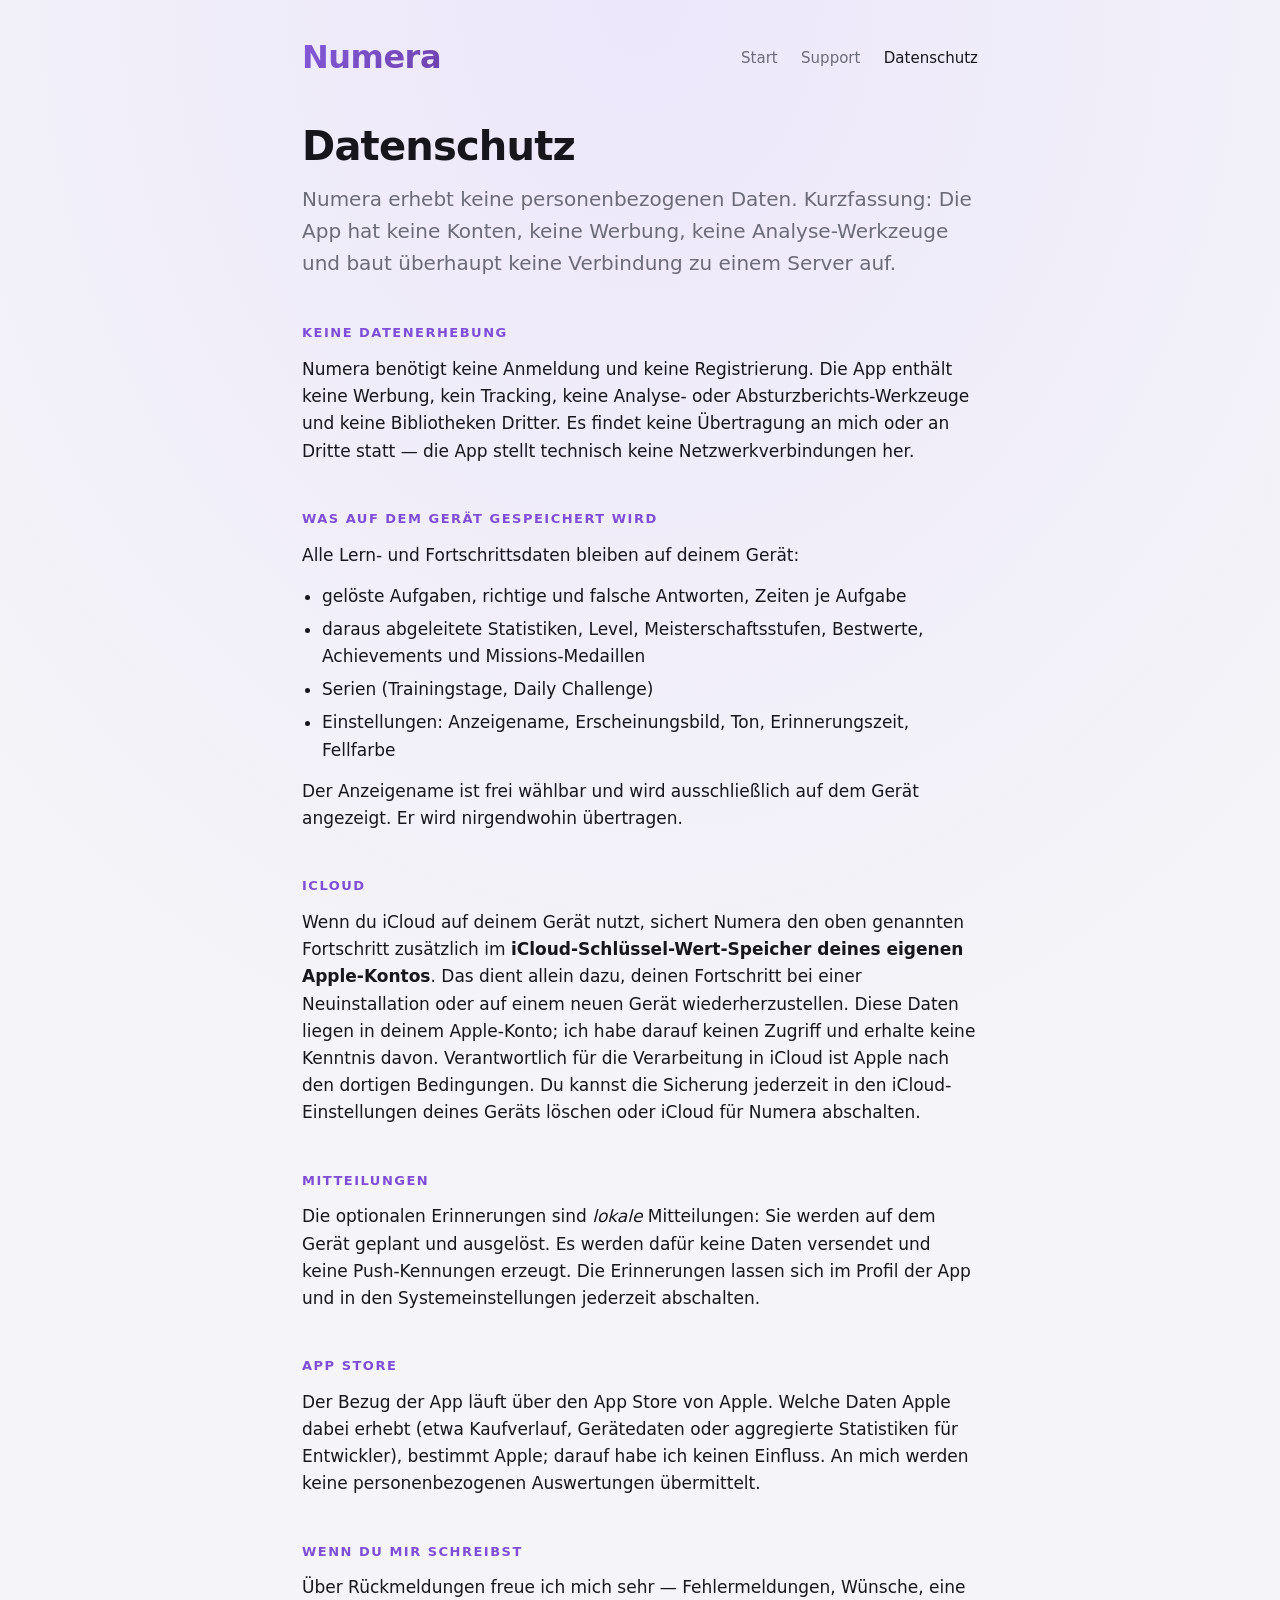
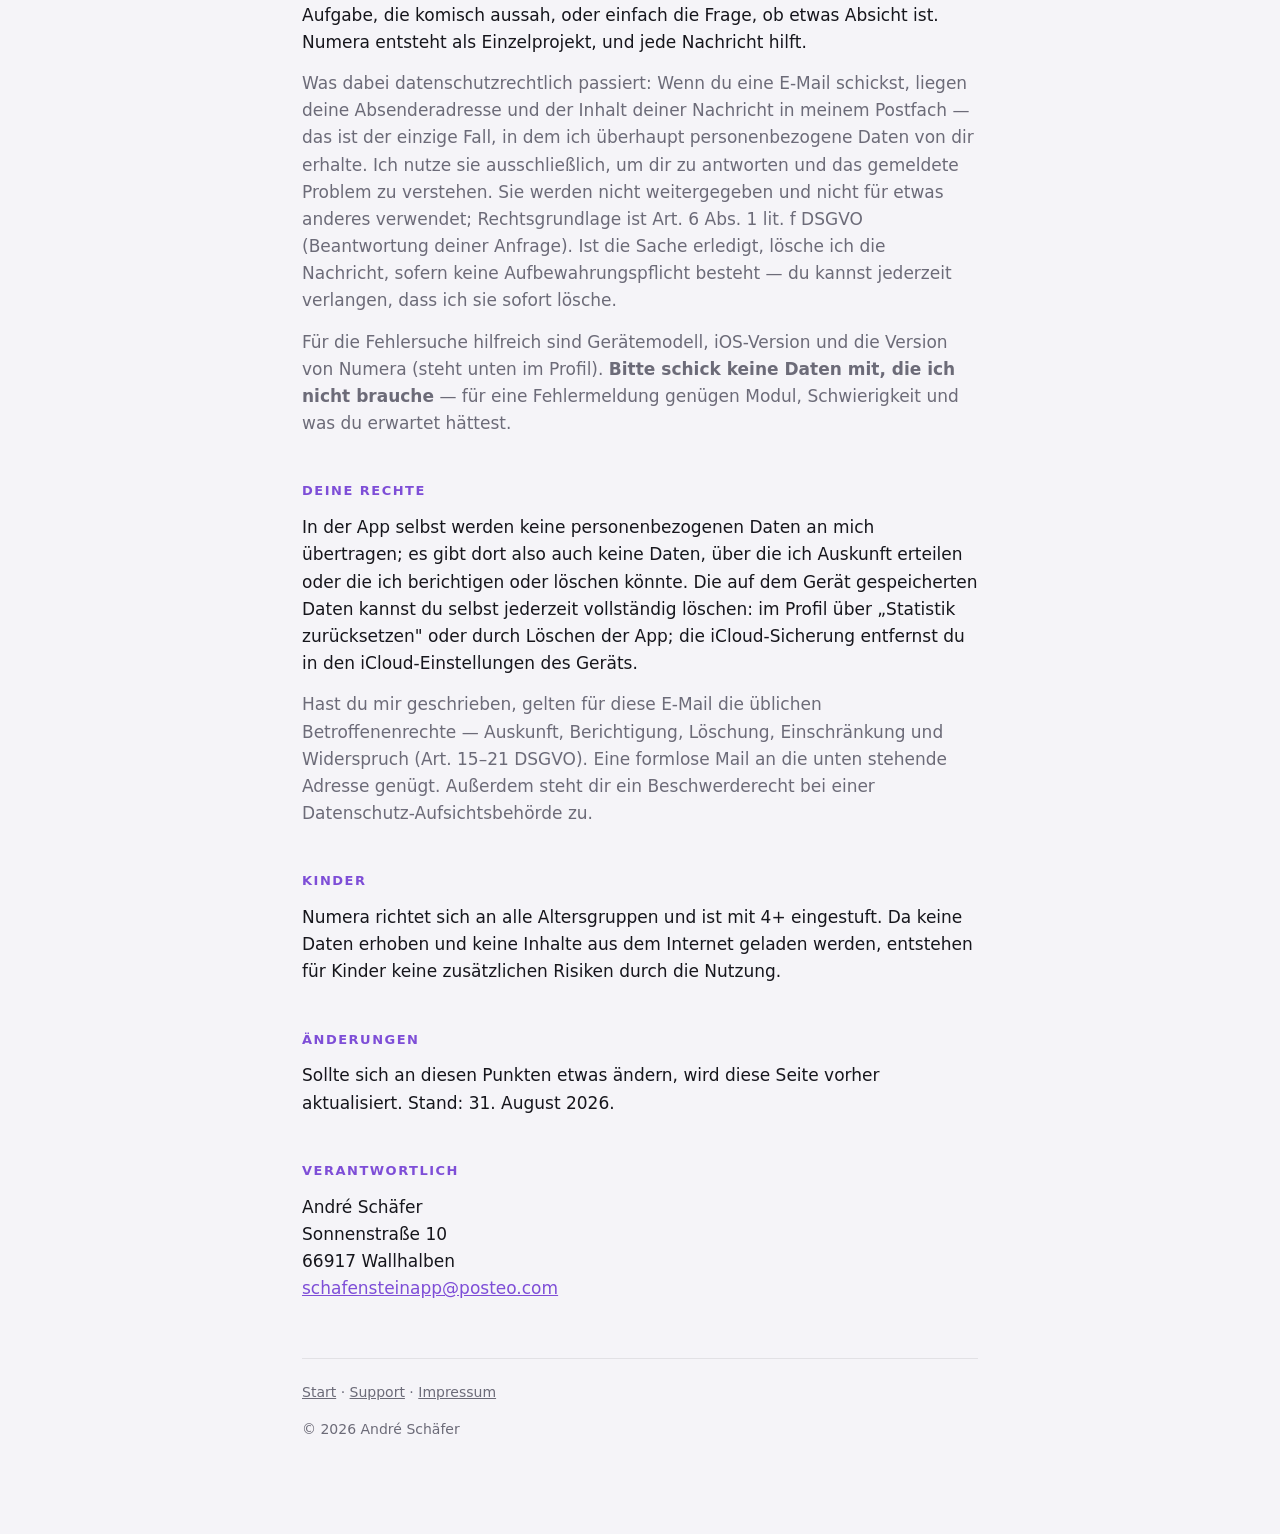
==== commit 6d40e6f8: "Kontaktadresse auf schafensteinapp@posteo.com geändert Co-Authored-By: Claude Opus 4.8 <noreply@anth" ====
--- a/datenschutz.html
+++ b/datenschutz.html
@@ -135,7 +135,7 @@
     André Schäfer<br>
     Sonnenstraße 10<br>
     66917 Wallhalben<br>
-    <a href="mailto:schafenstein@posteo.de">schafenstein@posteo.de</a>
+    <a href="mailto:schafensteinapp@posteo.com">schafensteinapp@posteo.com</a>
   </p>
 </main>
 
